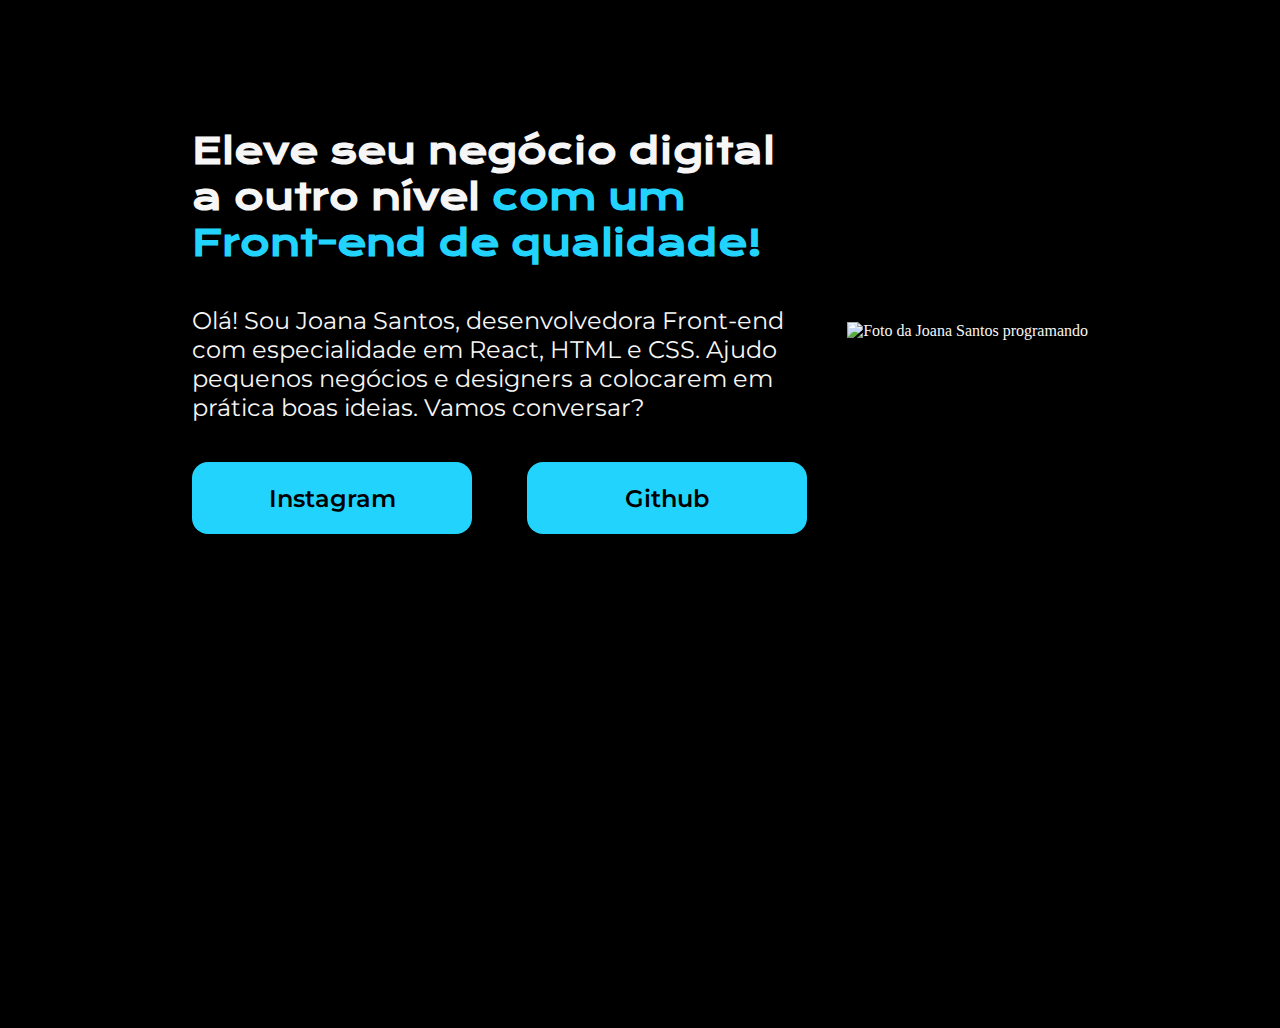
==== index.html @ a3c5f9ed "portfolio teste" ====
<!DOCTYPE html>
<html lang="pt-br">
<head>
    <meta charset="UTF-8">
    <meta name="viewport" content="width=device-width, initial-scale=1.0">
    <link rel="stylesheet" href="style.css">
    <title>Portfólio</title>
</head>
<body>
    <header></header>
    <main class="apresentacao">
        <section class="apresentacao__conteudo">
            <h1 class="apresentacao__conteudo__titulo">Eleve seu negócio digital a outro nível <strong class="titulo-destaque">com um Front-end de qualidade!</strong></h1>
            <p class="apresentacao__conteudo__texto">Olá! Sou Joana Santos, desenvolvedora Front-end com especialidade em React, HTML e CSS. Ajudo pequenos negócios e designers a colocarem em prática boas ideias. Vamos conversar?</p>
            <div class="apresentacao__links">
                <a class="apresentacao__links__link" href="">Instagram</a>
                <a class="apresentacao__links__link" href="">Github</a>
            </div>
        </section>
        <img src="imagem.png" alt="Foto da Joana Santos programando">
    </main>
    <footer></footer>
</body>
</html>
---- style.css ----
@import url('https://fonts.googleapis.com/css2?family=Krona+One&family=Montserrat:ital,wght@0,100..900;1,100..900&display=swap');

*{
    margin: 0;
    padding: 0;
}

body{
    height: 100vh;
    box-sizing: border-box;
    background-color: #000000;
    color: #F6F6F6;
}

.titulo-destaque{
    color: #22D4FD;
}

.apresentacao {
    margin: 10% 15%;
    display: flex;
    align-items: center;
    justify-content: space-between;
}

.apresentacao__conteudo{
    width: 615px;
    display: flex;
    flex-direction: column;
    gap: 40px;
}

.apresentacao__conteudo__titulo{
    font-size: 36px;
    font-family: "Krona One", sans-serif;
}

.apresentacao__conteudo__texto{
    font-size: 24px;
    font-family: "Montserrat", sans-serif;
}

.apresentacao__links{
    display: flex;
    justify-content: space-between;
}

.apresentacao__links__link{
    background-color: #22D4FD;
    width: 280px;
    text-align: center;
    border-radius: 16px;
    font-size: 24px;
    font-weight: 600;
    padding: 21.5px 0px;
    text-decoration: none;
    color: #000000;
    font-family: "Montserrat", sans-serif;
}
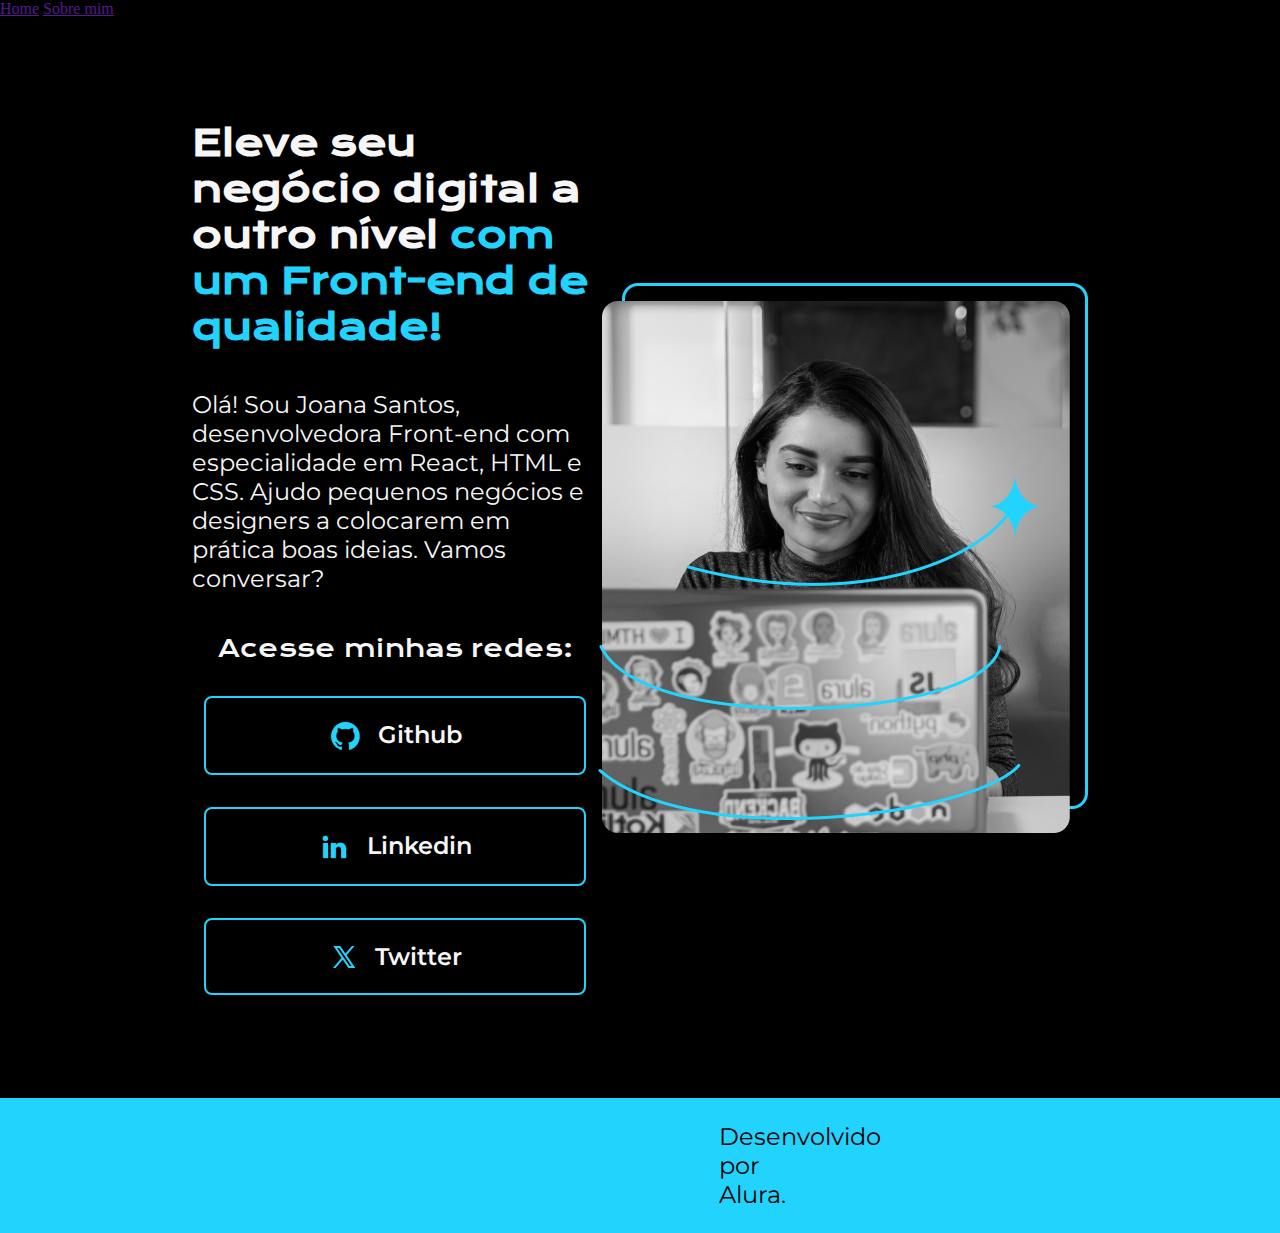
==== commit ab6e9ab1: "Acrescentando icones e modificando o HTML e CSS da página" ====
--- a/index.html
+++ b/index.html
@@ -7,18 +7,34 @@
     <title>Portfólio</title>
 </head>
 <body>
-    <header></header>
+    <header class="cabecalho">
+        <nav class="cabecalho__menu">
+            <a class="cabecalho__menu__link" href="">Home</a>
+            <a class="cabecalho__menu__link" href="">Sobre mim</a>
+        </nav>
+    </header>
     <main class="apresentacao">
         <section class="apresentacao__conteudo">
             <h1 class="apresentacao__conteudo__titulo">Eleve seu negócio digital a outro nível <strong class="titulo-destaque">com um Front-end de qualidade!</strong></h1>
             <p class="apresentacao__conteudo__texto">Olá! Sou Joana Santos, desenvolvedora Front-end com especialidade em React, HTML e CSS. Ajudo pequenos negócios e designers a colocarem em prática boas ideias. Vamos conversar?</p>
             <div class="apresentacao__links">
-                <a class="apresentacao__links__link" href="">Instagram</a>
-                <a class="apresentacao__links__link" href="">Github</a>
+                <!-- botões -->
+                <h2 class="apresentacao__links__subtitulo">Acesse minhas redes:</h2>
+                <a class="apresentacao__links__link" href="">
+                    <img src="./assets/github.png" alt="icone do github">
+                    Github</a>
+                <a class="apresentacao__links__link" href="">
+                    <img src="./assets/linkedin.png" alt="icone do linkedin">
+                    Linkedin</a>
+                <a class="apresentacao__links__link" href="">
+                    <img src="./assets/twitter-novo.png" alt="icone do twitter">
+                    Twitter</a>
             </div>
         </section>
-        <img src="imagem.png" alt="Foto da Joana Santos programando">
+        <img src="./assets/Imagem.png" alt="Foto da Joana Santos programando">
     </main>
-    <footer></footer>
+    <footer class="rodape">
+        <p>Desenvolvido por Alura.</p>
+    </footer>
 </body>
 </html>--- a/style.css
+++ b/style.css
@@ -6,7 +6,6 @@
 }
 
 body{
-    height: 100vh;
     box-sizing: border-box;
     background-color: #000000;
     color: #F6F6F6;
@@ -17,7 +16,7 @@
 }
 
 .apresentacao {
-    margin: 10% 15%;
+    padding: 8% 15%;
     display: flex;
     align-items: center;
     justify-content: space-between;
@@ -42,18 +41,45 @@
 
 .apresentacao__links{
     display: flex;
+    flex-direction: column;
     justify-content: space-between;
+    align-items: center;
+    gap: 32px;
+}
+
+.apresentacao__links__subtitulo{
+    font-family: "Krona One", sans-serif;
+    font-weight: 400;
+    font-size: 24px;
 }
 
 .apresentacao__links__link{
-    background-color: #22D4FD;
-    width: 280px;
+    /* background-color: #22D4FD;  atalho: ctrl + k + c */
+    display: flex;
+    justify-content: center;
+    gap: 16px;
+    border: 2px solid  #22D4FD;
+    width: 378px;
     text-align: center;
-    border-radius: 16px;
+    border-radius: 8px;
     font-size: 24px;
     font-weight: 600;
     padding: 21.5px 0px;
     text-decoration: none;
+    color: #F6F6F6;
+    font-family: "Montserrat", sans-serif;
+}
+
+.apresentacao__links__link:hover{
+    background-color: #272727;
+}
+
+.rodape{
     color: #000000;
+    background-color: #22D4FD;
+    padding: 24px 719px;
+    text-align: center;
     font-family: "Montserrat", sans-serif;
+    font-size: 24px;
+    font-weight: 400;
 }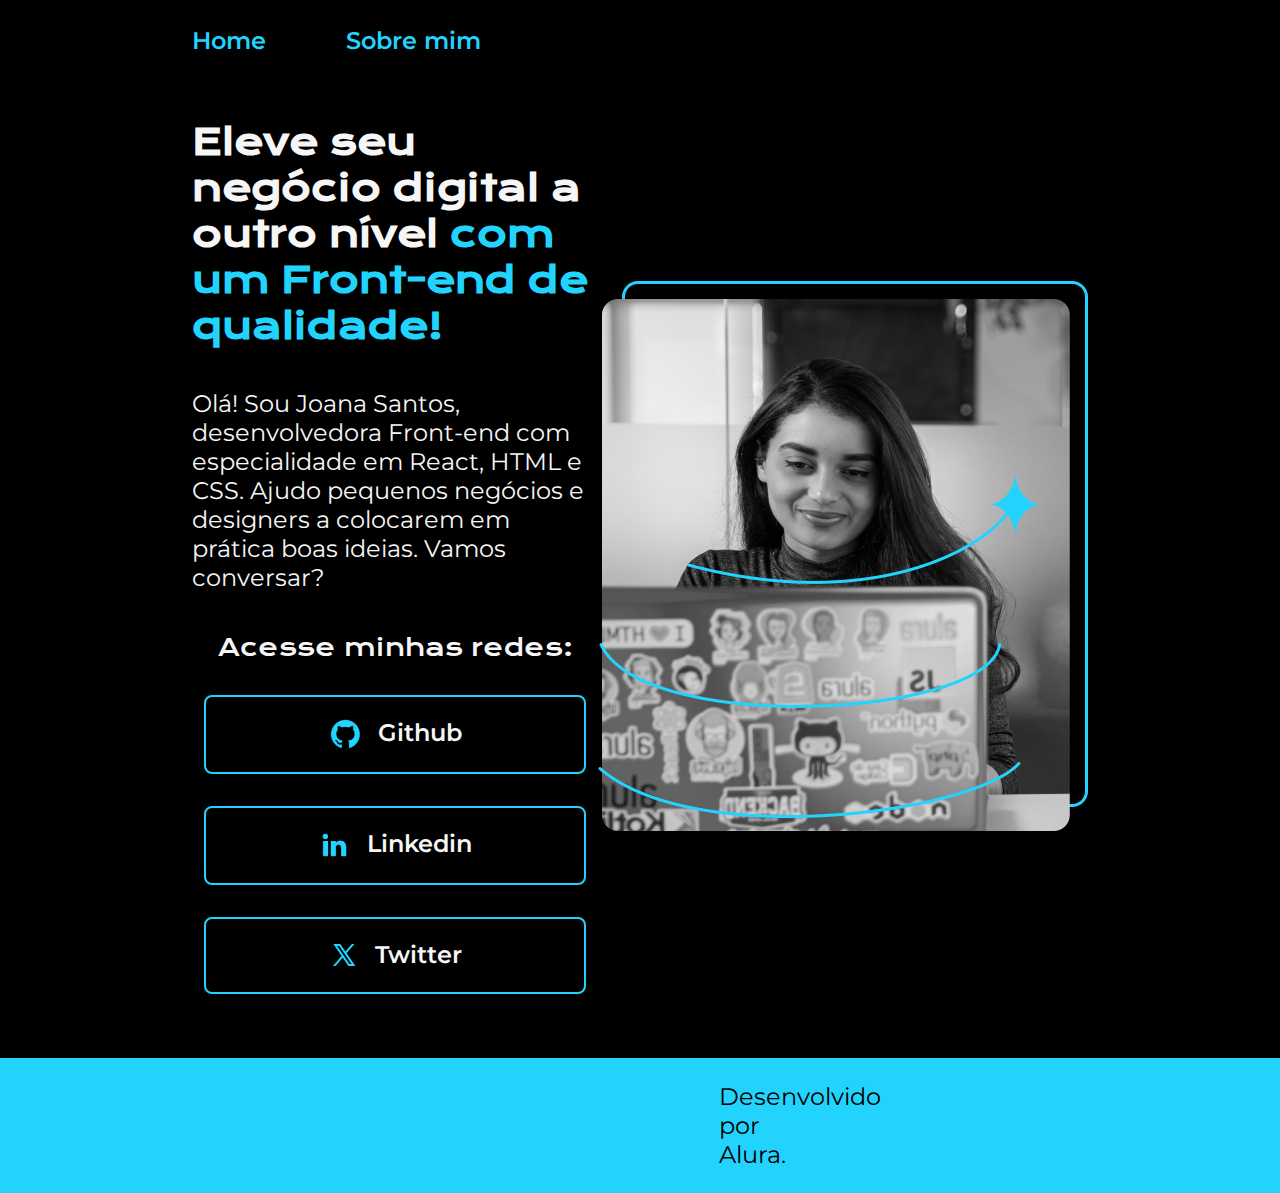
==== commit 0f495482: "Desenvolvendo a página Sobre mim" ====
--- a/index.html
+++ b/index.html
@@ -3,14 +3,14 @@
 <head>
     <meta charset="UTF-8">
     <meta name="viewport" content="width=device-width, initial-scale=1.0">
-    <link rel="stylesheet" href="style.css">
+    <link rel="stylesheet" href="./styles/style.css">
     <title>Portfólio</title>
 </head>
 <body>
     <header class="cabecalho">
         <nav class="cabecalho__menu">
-            <a class="cabecalho__menu__link" href="">Home</a>
-            <a class="cabecalho__menu__link" href="">Sobre mim</a>
+            <a class="cabecalho__menu__link" href="./index.html">Home</a>
+            <a class="cabecalho__menu__link" href="./about.html">Sobre mim</a>
         </nav>
     </header>
     <main class="apresentacao">
--- a/styles/style.css
+++ b/styles/style.css
@@ -0,0 +1,102 @@
+@import url('https://fonts.googleapis.com/css2?family=Krona+One&family=Montserrat:ital,wght@0,100..900;1,100..900&display=swap');
+
+*{
+    margin: 0;
+    padding: 0;
+}
+
+body{
+    box-sizing: border-box;
+    background-color: #000000;
+    color: #F6F6F6;
+}
+
+.cabecalho{
+    padding: 2% 0% 0% 15%;
+}
+
+.cabecalho__menu{
+    display: flex;
+    gap: 80px;
+}
+
+.cabecalho__menu__link{
+    font-family: "Montserrat", sans-serif;
+    font-size: 24px;
+    font-weight: 600;
+    color: #22D4FD;
+    text-decoration: none;
+}
+
+.apresentacao {
+    padding: 5% 15%;
+    display: flex;
+    align-items: center;
+    justify-content: space-between;
+}
+
+.apresentacao__conteudo{
+    width: 615px;
+    display: flex;
+    flex-direction: column;
+    gap: 40px;
+}
+
+.apresentacao__conteudo__titulo{
+    font-size: 36px;
+    font-family: "Krona One", sans-serif;
+}
+
+.apresentacao__conteudo__texto{
+    font-size: 24px;
+    font-family: "Montserrat", sans-serif;
+}
+
+.titulo-destaque{
+    color: #22D4FD;
+}
+
+.apresentacao__links{
+    display: flex;
+    flex-direction: column;
+    justify-content: space-between;
+    align-items: center;
+    gap: 32px;
+}
+
+.apresentacao__links__subtitulo{
+    font-family: "Krona One", sans-serif;
+    font-weight: 400;
+    font-size: 24px;
+}
+
+.apresentacao__links__link{
+    /* background-color: #22D4FD;  atalho: ctrl + k + c */
+    display: flex;
+    justify-content: center;
+    gap: 16px;
+    border: 2px solid  #22D4FD;
+    width: 378px;
+    text-align: center;
+    border-radius: 8px;
+    font-size: 24px;
+    font-weight: 600;
+    padding: 21.5px 0px;
+    text-decoration: none;
+    color: #F6F6F6;
+    font-family: "Montserrat", sans-serif;
+}
+
+.apresentacao__links__link:hover{
+    background-color: #272727;
+}
+
+.rodape{
+    color: #000000;
+    background-color: #22D4FD;
+    padding: 24px 719px;
+    text-align: center;
+    font-family: "Montserrat", sans-serif;
+    font-size: 24px;
+    font-weight: 400;
+}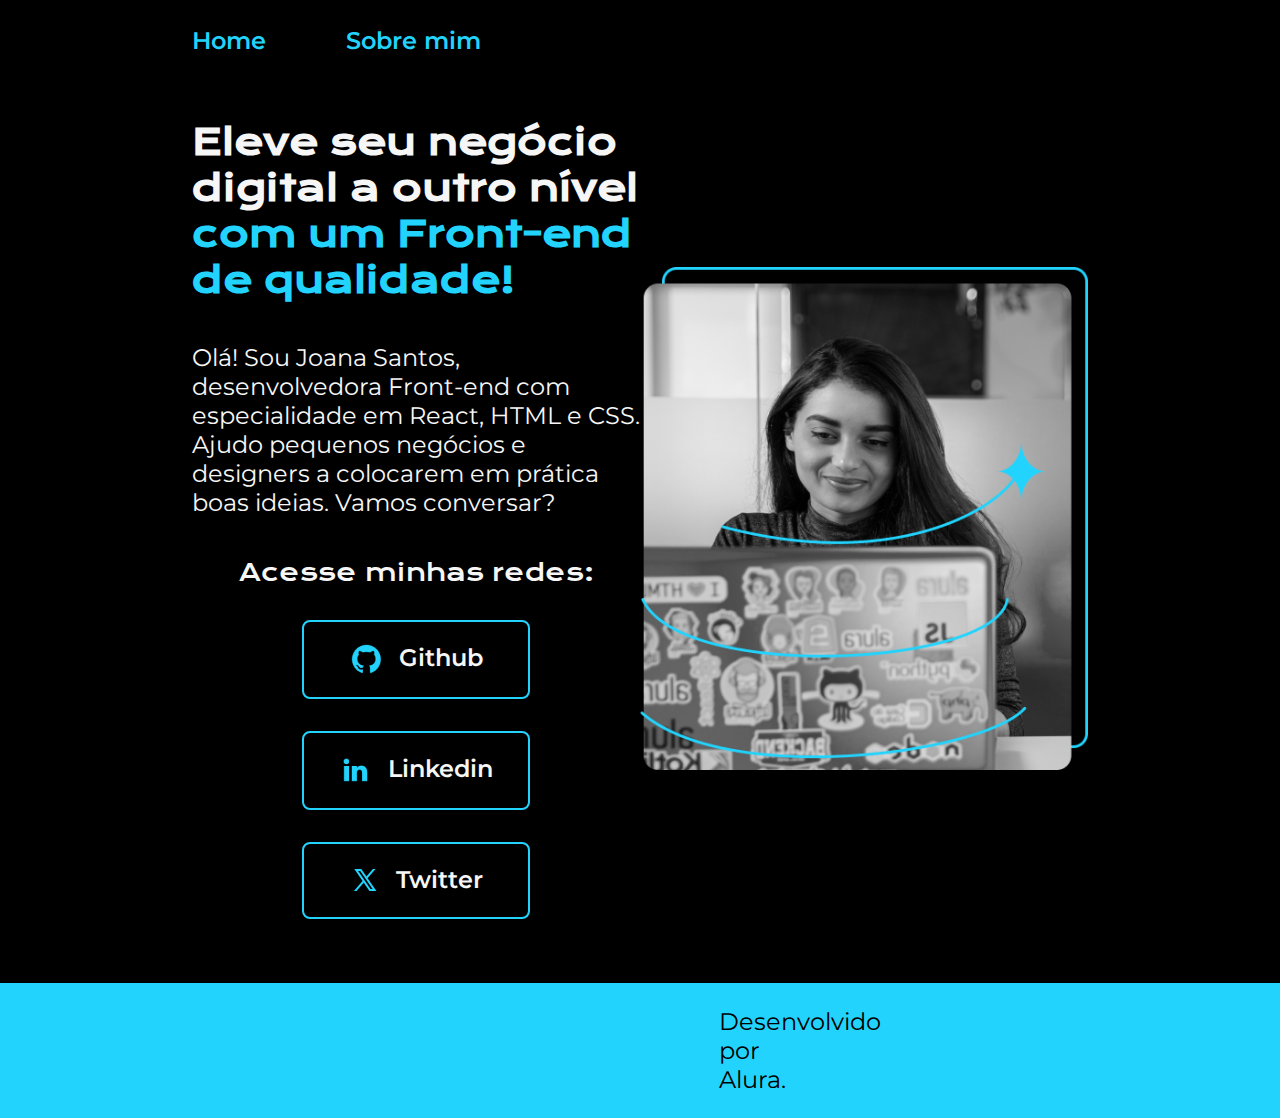
==== commit c977adbd: "colocando os tamanhos em porcentagem" ====
--- a/index.html
+++ b/index.html
@@ -20,18 +20,18 @@
             <div class="apresentacao__links">
                 <!-- botões -->
                 <h2 class="apresentacao__links__subtitulo">Acesse minhas redes:</h2>
-                <a class="apresentacao__links__link" href="">
+                <a class="apresentacao__links__navegacao" href="">
                     <img src="./assets/github.png" alt="icone do github">
                     Github</a>
-                <a class="apresentacao__links__link" href="">
+                <a class="apresentacao__links__navegacao" href="">
                     <img src="./assets/linkedin.png" alt="icone do linkedin">
                     Linkedin</a>
-                <a class="apresentacao__links__link" href="">
+                <a class="apresentacao__links__navegacao" href="">
                     <img src="./assets/twitter-novo.png" alt="icone do twitter">
                     Twitter</a>
             </div>
         </section>
-        <img src="./assets/Imagem.png" alt="Foto da Joana Santos programando">
+        <img class="apresentacao__imagem" src="./assets/Imagem.png" alt="Foto da Joana Santos programando">
     </main>
     <footer class="rodape">
         <p>Desenvolvido por Alura.</p>
--- a/styles/style.css
+++ b/styles/style.css
@@ -1,4 +1,15 @@
 @import url('https://fonts.googleapis.com/css2?family=Krona+One&family=Montserrat:ital,wght@0,100..900;1,100..900&display=swap');
+
+:root{
+    --cor-primaria: #000000;
+    --cor-secundaria: #F6F6F6;
+    --cor-terciaria: #22D4FD;
+    --cor-hover: #272727;
+
+
+    --fonte-primaria: "Krona One", sans-serif;
+    --fonte-secundaria: "Montserrat", sans-serif;
+}
 
 *{
     margin: 0;
@@ -7,8 +18,8 @@
 
 body{
     box-sizing: border-box;
-    background-color: #000000;
-    color: #F6F6F6;
+    background-color: var(--cor-primaria);
+    color: var(--cor-secundaria);
 }
 
 .cabecalho{
@@ -21,10 +32,10 @@
 }
 
 .cabecalho__menu__link{
-    font-family: "Montserrat", sans-serif;
-    font-size: 24px;
+    font-family: var(--fonte-secundaria);
+    font-size: 1.5rem;
     font-weight: 600;
-    color: #22D4FD;
+    color: var(--cor-terciaria);
     text-decoration: none;
 }
 
@@ -36,24 +47,24 @@
 }
 
 .apresentacao__conteudo{
-    width: 615px;
+    width: 50%;
     display: flex;
     flex-direction: column;
     gap: 40px;
 }
 
 .apresentacao__conteudo__titulo{
-    font-size: 36px;
-    font-family: "Krona One", sans-serif;
+    font-size: 2.25rem;
+    font-family: var(--fonte-primaria);
 }
 
 .apresentacao__conteudo__texto{
-    font-size: 24px;
-    font-family: "Montserrat", sans-serif;
+    font-size: 1.5rem;
+    font-family: var(--fonte-secundaria);
 }
 
 .titulo-destaque{
-    color: #22D4FD;
+    color: var(--cor-terciaria);
 }
 
 .apresentacao__links{
@@ -65,38 +76,42 @@
 }
 
 .apresentacao__links__subtitulo{
-    font-family: "Krona One", sans-serif;
+    font-family: var(--fonte-primaria);
     font-weight: 400;
-    font-size: 24px;
+    font-size: 1.5rem;
 }
 
-.apresentacao__links__link{
+.apresentacao__links__navegacao{
     /* background-color: #22D4FD;  atalho: ctrl + k + c */
     display: flex;
     justify-content: center;
     gap: 16px;
-    border: 2px solid  #22D4FD;
-    width: 378px;
+    border: 2px solid var(--cor-terciaria);
+    width: 50%;
     text-align: center;
     border-radius: 8px;
-    font-size: 24px;
+    font-size: 1.5rem;
     font-weight: 600;
     padding: 21.5px 0px;
     text-decoration: none;
     color: #F6F6F6;
-    font-family: "Montserrat", sans-serif;
+    font-family: var(--fonte-secundaria);
 }
 
-.apresentacao__links__link:hover{
-    background-color: #272727;
+.apresentacao__links__navegacao:hover{
+    background-color: var(--cor-hover);
+}
+
+.apresentacao__imagem{
+    width: 50%;
 }
 
 .rodape{
-    color: #000000;
-    background-color: #22D4FD;
+    color: var(--cor-primaria);
+    background-color: var(--cor-terciaria);
     padding: 24px 719px;
     text-align: center;
-    font-family: "Montserrat", sans-serif;
-    font-size: 24px;
+    font-family: var(--fonte-secundaria);
+    font-size: 1.5rem;
     font-weight: 400;
 }